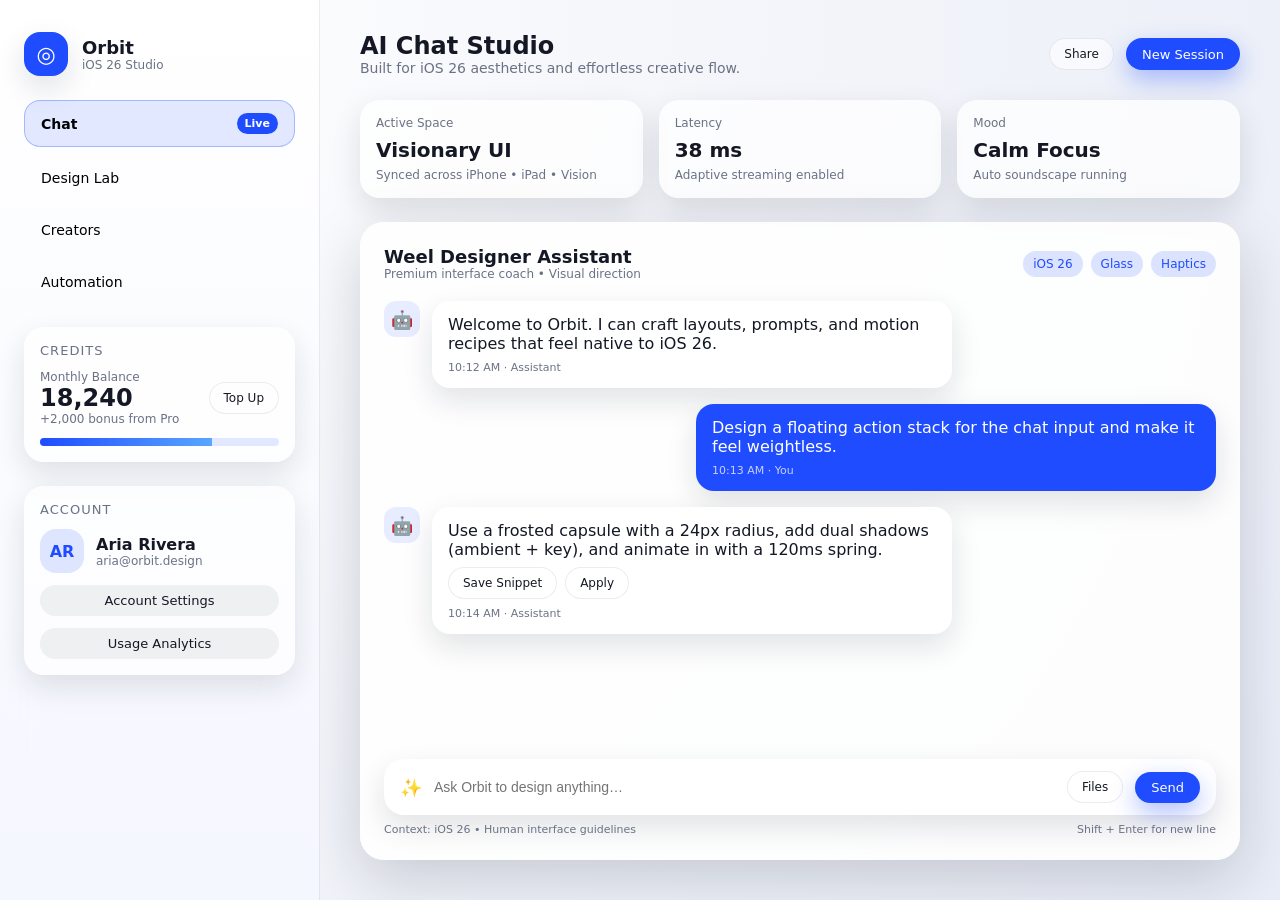
==== index.html @ 2055d71d "Add iOS-inspired AI chat app layout" ====
<!DOCTYPE html>
<html lang="en">
  <head>
    <meta charset="UTF-8" />
    <meta name="viewport" content="width=device-width, initial-scale=1.0" />
    <title>Orbit Chat — iOS 26 Inspired</title>
    <link rel="stylesheet" href="styles.css" />
  </head>
  <body>
    <div class="app">
      <aside class="sidebar">
        <div class="brand">
          <div class="brand-logo">◎</div>
          <div>
            <p class="brand-title">Orbit</p>
            <p class="brand-subtitle">iOS 26 Studio</p>
          </div>
        </div>

        <nav class="nav">
          <button class="nav-item active">
            <span>Chat</span>
            <span class="pill">Live</span>
          </button>
          <button class="nav-item">Design Lab</button>
          <button class="nav-item">Creators</button>
          <button class="nav-item">Automation</button>
        </nav>

        <div class="panel">
          <div class="panel-header">Credits</div>
          <div class="credit-card">
            <div>
              <p class="credit-title">Monthly Balance</p>
              <p class="credit-value">18,240</p>
              <p class="credit-meta">+2,000 bonus from Pro</p>
            </div>
            <button class="ghost">Top Up</button>
          </div>
          <div class="credit-progress">
            <div class="credit-progress-fill"></div>
          </div>
        </div>

        <div class="panel">
          <div class="panel-header">Account</div>
          <div class="account-card">
            <div class="avatar">AR</div>
            <div>
              <p class="account-name">Aria Rivera</p>
              <p class="account-email">aria@orbit.design</p>
            </div>
          </div>
          <button class="secondary" id="open-settings">Account Settings</button>
          <button class="secondary">Usage Analytics</button>
        </div>
      </aside>

      <main class="main">
        <header class="topbar">
          <div>
            <p class="headline">AI Chat Studio</p>
            <p class="subhead">Built for iOS 26 aesthetics and effortless creative flow.</p>
          </div>
          <div class="top-actions">
            <button class="ghost">Share</button>
            <button class="primary">New Session</button>
          </div>
        </header>

        <section class="status-grid">
          <div class="status-card">
            <p class="status-label">Active Space</p>
            <p class="status-value">Visionary UI</p>
            <p class="status-meta">Synced across iPhone • iPad • Vision</p>
          </div>
          <div class="status-card">
            <p class="status-label">Latency</p>
            <p class="status-value">38 ms</p>
            <p class="status-meta">Adaptive streaming enabled</p>
          </div>
          <div class="status-card">
            <p class="status-label">Mood</p>
            <p class="status-value">Calm Focus</p>
            <p class="status-meta">Auto soundscape running</p>
          </div>
        </section>

        <section class="chat-panel">
          <div class="chat-header">
            <div>
              <p class="chat-title">Weel Designer Assistant</p>
              <p class="chat-subtitle">Premium interface coach • Visual direction</p>
            </div>
            <div class="chip-row">
              <span class="chip">iOS 26</span>
              <span class="chip">Glass</span>
              <span class="chip">Haptics</span>
            </div>
          </div>

          <div class="chat-thread">
            <div class="message bot">
              <div class="message-avatar">🤖</div>
              <div class="message-bubble">
                <p>Welcome to Orbit. I can craft layouts, prompts, and motion recipes that feel native to iOS 26.</p>
                <p class="message-meta">10:12 AM · Assistant</p>
              </div>
            </div>
            <div class="message user">
              <div class="message-bubble">
                <p>Design a floating action stack for the chat input and make it feel weightless.</p>
                <p class="message-meta">10:13 AM · You</p>
              </div>
            </div>
            <div class="message bot">
              <div class="message-avatar">🤖</div>
              <div class="message-bubble">
                <p>Use a frosted capsule with a 24px radius, add dual shadows (ambient + key), and animate in with a 120ms spring.</p>
                <div class="message-actions">
                  <button class="ghost">Save Snippet</button>
                  <button class="ghost">Apply</button>
                </div>
                <p class="message-meta">10:14 AM · Assistant</p>
              </div>
            </div>
          </div>

          <div class="composer">
            <div class="composer-input">
              <span class="composer-icon">✨</span>
              <input type="text" placeholder="Ask Orbit to design anything…" />
              <button class="ghost">Files</button>
              <button class="primary">Send</button>
            </div>
            <div class="composer-hints">
              <span>Context: iOS 26 • Human interface guidelines</span>
              <span>Shift + Enter for new line</span>
            </div>
          </div>
        </section>
      </main>
    </div>

    <div class="modal" id="settings-modal" aria-hidden="true">
      <div class="modal-card">
        <div class="modal-header">
          <div>
            <p class="modal-title">Account Settings</p>
            <p class="modal-subtitle">Tune your experience, privacy, and billing.</p>
          </div>
          <button class="ghost" id="close-settings">Close</button>
        </div>
        <div class="modal-grid">
          <div class="setting">
            <p class="setting-title">AI Voice</p>
            <p class="setting-meta">Luna · Warm, breathable</p>
            <button class="secondary">Change voice</button>
          </div>
          <div class="setting">
            <p class="setting-title">Security</p>
            <p class="setting-meta">Passkeys enabled on all devices</p>
            <button class="secondary">Manage</button>
          </div>
          <div class="setting">
            <p class="setting-title">Billing</p>
            <p class="setting-meta">Orbit Pro · $24 / month</p>
            <button class="secondary">Update</button>
          </div>
          <div class="setting">
            <p class="setting-title">Integrations</p>
            <p class="setting-meta">Figma, Notes, Shortcuts</p>
            <button class="secondary">Configure</button>
          </div>
        </div>
      </div>
    </div>

    <script src="app.js"></script>
  </body>
</html>
---- styles.css ----
:root {
  color-scheme: light;
  font-family: "SF Pro Text", "Inter", system-ui, sans-serif;
  --bg: #f3f5fa;
  --glass: rgba(255, 255, 255, 0.75);
  --glass-strong: rgba(255, 255, 255, 0.9);
  --primary: #1f4cff;
  --primary-soft: rgba(31, 76, 255, 0.15);
  --text: #141824;
  --muted: #6b7285;
  --line: rgba(15, 23, 42, 0.08);
  --shadow: 0 20px 60px rgba(15, 23, 42, 0.18);
  --shadow-soft: 0 12px 30px rgba(15, 23, 42, 0.12);
}

* {
  box-sizing: border-box;
  margin: 0;
  padding: 0;
}

body {
  min-height: 100vh;
  background: radial-gradient(circle at top left, #ffffff 0%, #f3f5fa 50%, #e9edf7 100%);
  color: var(--text);
}

.app {
  display: grid;
  grid-template-columns: 320px 1fr;
  min-height: 100vh;
}

.sidebar {
  padding: 32px 24px;
  display: flex;
  flex-direction: column;
  gap: 24px;
  background: linear-gradient(180deg, rgba(255, 255, 255, 0.9) 0%, rgba(245, 247, 255, 0.9) 100%);
  border-right: 1px solid var(--line);
  backdrop-filter: blur(24px);
}

.brand {
  display: flex;
  align-items: center;
  gap: 14px;
}

.brand-logo {
  width: 44px;
  height: 44px;
  border-radius: 16px;
  background: var(--primary);
  color: white;
  display: grid;
  place-items: center;
  font-size: 22px;
  box-shadow: var(--shadow-soft);
}

.brand-title {
  font-weight: 600;
  font-size: 18px;
}

.brand-subtitle {
  color: var(--muted);
  font-size: 12px;
}

.nav {
  display: flex;
  flex-direction: column;
  gap: 10px;
}

.nav-item {
  background: transparent;
  border: 1px solid transparent;
  padding: 12px 16px;
  border-radius: 16px;
  text-align: left;
  font-size: 14px;
  display: flex;
  justify-content: space-between;
  align-items: center;
  cursor: pointer;
  transition: 0.2s ease;
}

.nav-item:hover {
  background: var(--primary-soft);
  border-color: rgba(31, 76, 255, 0.2);
}

.nav-item.active {
  background: rgba(31, 76, 255, 0.12);
  border-color: rgba(31, 76, 255, 0.3);
  font-weight: 600;
}

.pill {
  background: var(--primary);
  color: white;
  font-size: 11px;
  padding: 4px 8px;
  border-radius: 999px;
}

.panel {
  background: var(--glass);
  border-radius: 20px;
  padding: 16px;
  box-shadow: var(--shadow-soft);
  display: flex;
  flex-direction: column;
  gap: 12px;
}

.panel-header {
  font-size: 13px;
  color: var(--muted);
  letter-spacing: 0.08em;
  text-transform: uppercase;
}

.credit-card {
  display: flex;
  justify-content: space-between;
  align-items: center;
  gap: 12px;
}

.credit-title {
  font-size: 12px;
  color: var(--muted);
}

.credit-value {
  font-size: 24px;
  font-weight: 600;
}

.credit-meta {
  font-size: 12px;
  color: var(--muted);
}

.credit-progress {
  height: 8px;
  background: rgba(31, 76, 255, 0.12);
  border-radius: 999px;
  overflow: hidden;
}

.credit-progress-fill {
  width: 72%;
  height: 100%;
  background: linear-gradient(90deg, #1f4cff, #58a6ff);
}

.account-card {
  display: flex;
  gap: 12px;
  align-items: center;
}

.avatar {
  width: 44px;
  height: 44px;
  border-radius: 16px;
  background: #dde5ff;
  display: grid;
  place-items: center;
  font-weight: 600;
  color: #1f4cff;
}

.account-name {
  font-weight: 600;
}

.account-email {
  font-size: 12px;
  color: var(--muted);
}

.main {
  padding: 32px 40px 40px;
  display: flex;
  flex-direction: column;
  gap: 24px;
}

.topbar {
  display: flex;
  justify-content: space-between;
  align-items: center;
  gap: 20px;
}

.headline {
  font-size: 24px;
  font-weight: 600;
}

.subhead {
  color: var(--muted);
  font-size: 14px;
}

.top-actions {
  display: flex;
  gap: 12px;
}

.status-grid {
  display: grid;
  grid-template-columns: repeat(3, 1fr);
  gap: 16px;
}

.status-card {
  background: var(--glass);
  border-radius: 20px;
  padding: 16px;
  box-shadow: var(--shadow-soft);
}

.status-label {
  font-size: 12px;
  color: var(--muted);
}

.status-value {
  font-size: 20px;
  font-weight: 600;
  margin-top: 8px;
}

.status-meta {
  font-size: 12px;
  color: var(--muted);
  margin-top: 6px;
}

.chat-panel {
  background: var(--glass-strong);
  border-radius: 24px;
  padding: 24px;
  box-shadow: var(--shadow);
  display: flex;
  flex-direction: column;
  gap: 20px;
  flex: 1;
}

.chat-header {
  display: flex;
  justify-content: space-between;
  align-items: center;
  gap: 12px;
}

.chat-title {
  font-size: 18px;
  font-weight: 600;
}

.chat-subtitle {
  font-size: 12px;
  color: var(--muted);
}

.chip-row {
  display: flex;
  gap: 8px;
  flex-wrap: wrap;
}

.chip {
  background: var(--primary-soft);
  color: var(--primary);
  padding: 6px 10px;
  border-radius: 999px;
  font-size: 12px;
}

.chat-thread {
  display: flex;
  flex-direction: column;
  gap: 16px;
}

.message {
  display: flex;
  gap: 12px;
  align-items: flex-start;
}

.message.user {
  justify-content: flex-end;
}

.message-bubble {
  background: white;
  border-radius: 18px;
  padding: 14px 16px;
  max-width: 520px;
  box-shadow: var(--shadow-soft);
  display: flex;
  flex-direction: column;
  gap: 8px;
}

.message.user .message-bubble {
  background: var(--primary);
  color: white;
}

.message-avatar {
  width: 36px;
  height: 36px;
  border-radius: 12px;
  background: #e7ecff;
  display: grid;
  place-items: center;
  font-size: 18px;
}

.message-meta {
  font-size: 11px;
  color: var(--muted);
}

.message.user .message-meta {
  color: rgba(255, 255, 255, 0.75);
}

.message-actions {
  display: flex;
  gap: 8px;
  flex-wrap: wrap;
}

.composer {
  margin-top: auto;
  display: flex;
  flex-direction: column;
  gap: 8px;
}

.composer-input {
  background: white;
  border-radius: 20px;
  padding: 12px 16px;
  display: flex;
  align-items: center;
  gap: 12px;
  box-shadow: var(--shadow-soft);
}

.composer-input input {
  border: none;
  outline: none;
  flex: 1;
  font-size: 14px;
}

.composer-icon {
  font-size: 18px;
}

.composer-hints {
  display: flex;
  justify-content: space-between;
  font-size: 11px;
  color: var(--muted);
}

button {
  border: none;
  background: none;
  font-family: inherit;
  cursor: pointer;
}

.primary {
  background: var(--primary);
  color: white;
  border-radius: 999px;
  padding: 8px 16px;
  font-size: 13px;
  box-shadow: 0 10px 25px rgba(31, 76, 255, 0.35);
}

.secondary {
  background: rgba(15, 23, 42, 0.06);
  color: var(--text);
  border-radius: 999px;
  padding: 8px 16px;
  font-size: 13px;
}

.ghost {
  background: rgba(255, 255, 255, 0.6);
  color: var(--text);
  border-radius: 999px;
  padding: 8px 14px;
  font-size: 12px;
  border: 1px solid rgba(15, 23, 42, 0.08);
}

.modal {
  position: fixed;
  inset: 0;
  background: rgba(14, 19, 32, 0.35);
  display: none;
  align-items: center;
  justify-content: center;
  padding: 24px;
}

.modal.active {
  display: flex;
}

.modal-card {
  background: white;
  border-radius: 24px;
  padding: 24px;
  width: min(720px, 100%);
  box-shadow: var(--shadow);
  display: flex;
  flex-direction: column;
  gap: 20px;
}

.modal-header {
  display: flex;
  justify-content: space-between;
  align-items: center;
  gap: 12px;
}

.modal-title {
  font-size: 20px;
  font-weight: 600;
}

.modal-subtitle {
  font-size: 12px;
  color: var(--muted);
}

.modal-grid {
  display: grid;
  grid-template-columns: repeat(2, 1fr);
  gap: 16px;
}

.setting {
  background: var(--glass);
  border-radius: 18px;
  padding: 16px;
  display: flex;
  flex-direction: column;
  gap: 8px;
}

.setting-title {
  font-weight: 600;
}

.setting-meta {
  font-size: 12px;
  color: var(--muted);
}

@media (max-width: 1100px) {
  .app {
    grid-template-columns: 1fr;
  }

  .sidebar {
    border-right: none;
    border-bottom: 1px solid var(--line);
  }

  .status-grid {
    grid-template-columns: 1fr;
  }

  .modal-grid {
    grid-template-columns: 1fr;
  }
}

@media (max-width: 720px) {
  .main {
    padding: 24px;
  }

  .chat-header {
    flex-direction: column;
    align-items: flex-start;
  }

  .topbar {
    flex-direction: column;
    align-items: flex-start;
  }

  .composer-hints {
    flex-direction: column;
    gap: 6px;
  }
}
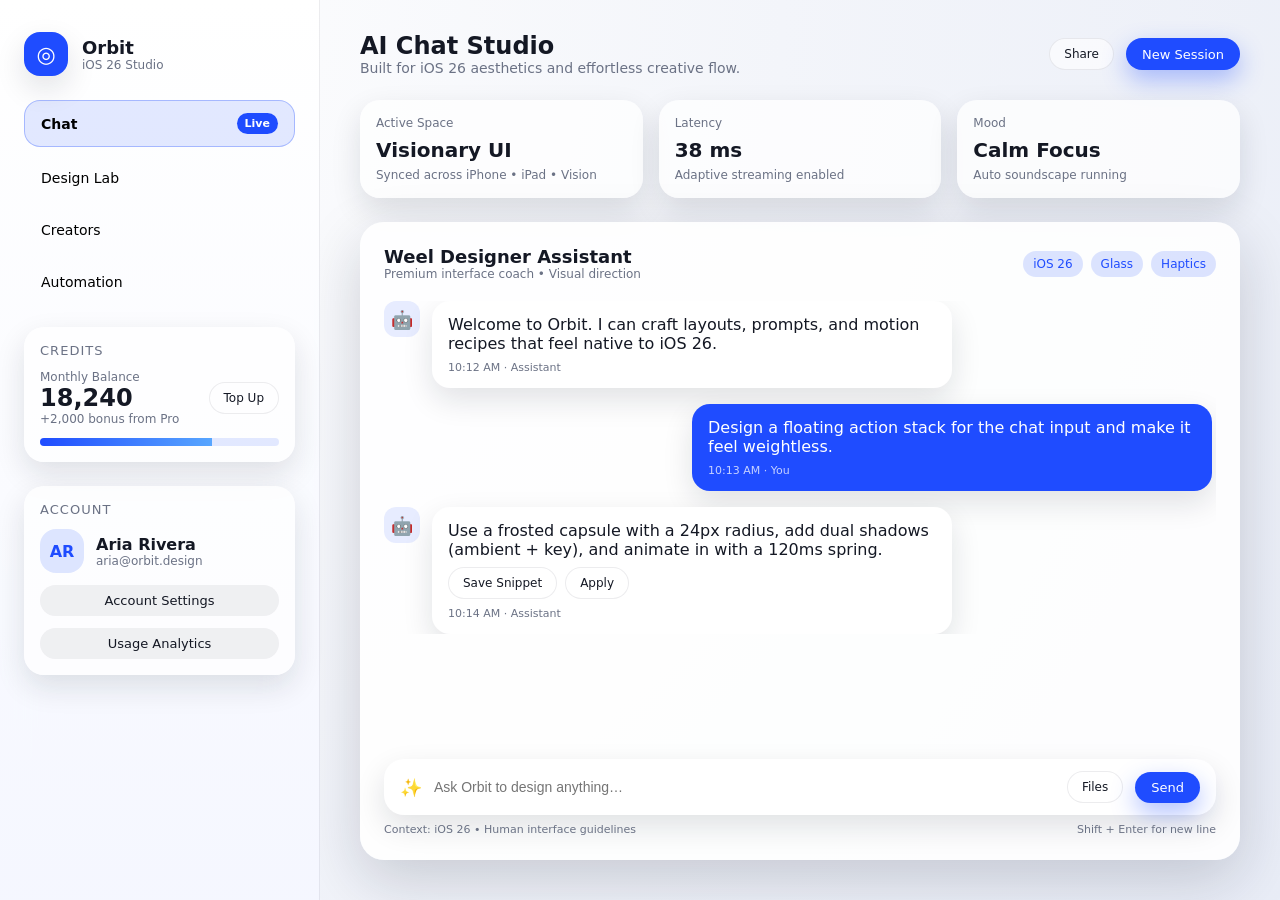
==== commit 5d74e3df: "Add chat composer interactions" ====
--- a/index.html
+++ b/index.html
@@ -99,7 +99,7 @@
             </div>
           </div>
 
-          <div class="chat-thread">
+          <div class="chat-thread" id="chat-thread">
             <div class="message bot">
               <div class="message-avatar">🤖</div>
               <div class="message-bubble">
@@ -129,9 +129,14 @@
           <div class="composer">
             <div class="composer-input">
               <span class="composer-icon">✨</span>
-              <input type="text" placeholder="Ask Orbit to design anything…" />
+              <input
+                type="text"
+                id="chat-input"
+                placeholder="Ask Orbit to design anything…"
+                autocomplete="off"
+              />
               <button class="ghost">Files</button>
-              <button class="primary">Send</button>
+              <button class="primary" id="send-button" type="button">Send</button>
             </div>
             <div class="composer-hints">
               <span>Context: iOS 26 • Human interface guidelines</span>
--- a/styles.css
+++ b/styles.css
@@ -291,6 +291,9 @@
   display: flex;
   flex-direction: column;
   gap: 16px;
+  max-height: 360px;
+  overflow-y: auto;
+  padding-right: 4px;
 }
 
 .message {
